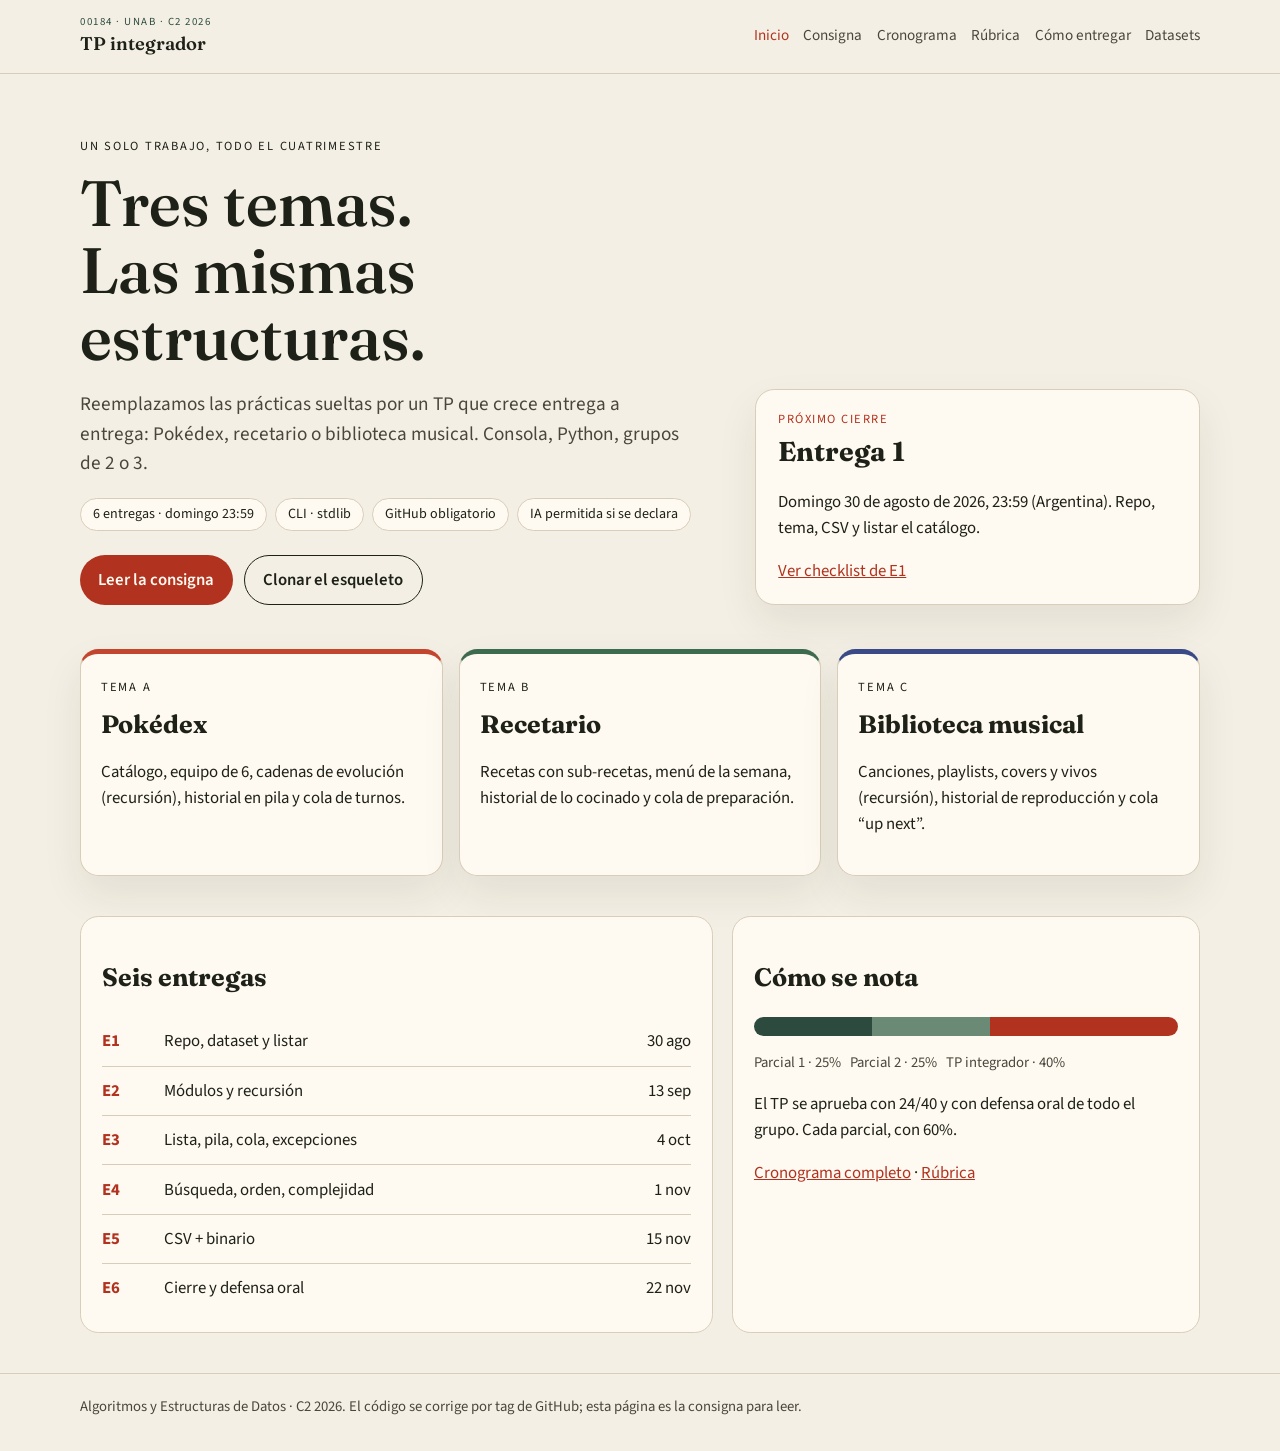
==== docs/index.html @ c423f1ad "Publicar TP integrador AyED C2 2026 con sitio GitHub Pages. Co-authored-by: Cursor <cursoragent@curs" ====
<!DOCTYPE html>
<html lang="es">
<head>
  <meta charset="utf-8">
  <meta name="viewport" content="width=device-width, initial-scale=1">
  <title>TP integrador — AyED C2 2026</title>
  <link rel="preconnect" href="https://fonts.googleapis.com">
  <link rel="preconnect" href="https://fonts.gstatic.com" crossorigin>
  <link href="https://fonts.googleapis.com/css2?family=Fraunces:opsz,wght@9..144,500;9..144,600&family=IBM+Plex+Mono:wght@400;600&family=Source+Sans+3:wght@400;600;700&display=swap" rel="stylesheet">
  <link rel="stylesheet" href="assets/style.css">
</head>
<body>
  <header class="site-header">
    <div class="wrap header-inner">
      <a class="brand" href="index.html">
        <small>00184 · UNaB · C2 2026</small>
        <strong>TP integrador</strong>
      </a>
      <nav>
        <a href="index.html" aria-current="page">Inicio</a>
        <a href="consigna.html">Consigna</a>
        <a href="cronograma.html">Cronograma</a>
        <a href="rubrica.html">Rúbrica</a>
        <a href="entregar.html">Cómo entregar</a>
        <a href="datasets.html">Datasets</a>
      </nav>
    </div>
  </header>
  <main class="">
    
<div class="wrap">
  <section class="hero">
    <div>
      <p class="kicker">Un solo trabajo, todo el cuatrimestre</p>
      <h1>Tres temas.<br>Las mismas estructuras.</h1>
      <p class="lede">Reemplazamos las prácticas sueltas por un TP que crece entrega a entrega: Pokédex, recetario o biblioteca musical. Consola, Python, grupos de 2 o 3.</p>
      <div class="meta-pills">
        <span class="pill">6 entregas · domingo 23:59</span>
        <span class="pill">CLI · stdlib</span>
        <span class="pill">GitHub obligatorio</span>
        <span class="pill">IA permitida si se declara</span>
      </div>
      <div class="actions">
        <a class="btn btn-primary" href="consigna.html">Leer la consigna</a>
        <a class="btn btn-ghost" href="entregar.html">Clonar el esqueleto</a>
      </div>
    </div>
    <aside class="deadline">
      <span>Próximo cierre</span>
      <strong>Entrega 1</strong>
      <p>Domingo 30 de agosto de 2026, 23:59 (Argentina). Repo, tema, CSV y listar el catálogo.</p>
      <a href="rubrica.html">Ver checklist de E1</a>
    </aside>
  </section>

  <section class="themes">
    <article class="theme poke">
      <span class="kicker">Tema A</span>
      <h2>Pokédex</h2>
      <p>Catálogo, equipo de 6, cadenas de evolución (recursión), historial en pila y cola de turnos.</p>
    </article>
    <article class="theme cook">
      <span class="kicker">Tema B</span>
      <h2>Recetario</h2>
      <p>Recetas con sub-recetas, menú de la semana, historial de lo cocinado y cola de preparación.</p>
    </article>
    <article class="theme music">
      <span class="kicker">Tema C</span>
      <h2>Biblioteca musical</h2>
      <p>Canciones, playlists, covers y vivos (recursión), historial de reproducción y cola “up next”.</p>
    </article>
  </section>

  <section class="grid-2">
    <div class="panel">
      <h2>Seis entregas</h2>
      <ol class="entregas">
        <li><span class="tag">E1</span><span>Repo, dataset y listar</span><span>30 ago</span></li>
        <li><span class="tag">E2</span><span>Módulos y recursión</span><span>13 sep</span></li>
        <li><span class="tag">E3</span><span>Lista, pila, cola, excepciones</span><span>4 oct</span></li>
        <li><span class="tag">E4</span><span>Búsqueda, orden, complejidad</span><span>1 nov</span></li>
        <li><span class="tag">E5</span><span>CSV + binario</span><span>15 nov</span></li>
        <li><span class="tag">E6</span><span>Cierre y defensa oral</span><span>22 nov</span></li>
      </ol>
    </div>
    <div class="panel">
      <h2>Cómo se nota</h2>
      <div class="bars" aria-hidden="true"><span></span><span></span><span></span></div>
      <p class="legend">Parcial 1 · 25% &nbsp; Parcial 2 · 25% &nbsp; TP integrador · 40%</p>
      <p>El TP se aprueba con 24/40 y con defensa oral de todo el grupo. Cada parcial, con 60%.</p>
      <p><a href="cronograma.html">Cronograma completo</a> · <a href="rubrica.html">Rúbrica</a></p>
    </div>
  </section>
</div>

  </main>
  <footer class="site-footer">
    <div class="wrap">Algoritmos y Estructuras de Datos · C2 2026. El código se corrige por tag de GitHub; esta página es la consigna para leer.</div>
  </footer>
</body>
</html>
---- docs/assets/style.css ----
:root {
  --ink: #1d2118;
  --ink-soft: #4a463c;
  --paper: #f4efe4;
  --paper-2: #ebe3d2;
  --card: #fffaf1;
  --rule: #d8cdb8;
  --accent: #b1321f;
  --accent-soft: #f3d4c8;
  --forest: #2c4a3e;
  --poke: #c4452d;
  --cook: #3d6b4f;
  --music: #3a4a86;
  --shadow: 0 18px 40px rgba(29, 33, 24, 0.08);
}

* { box-sizing: border-box; }

html { scroll-behavior: smooth; }

body {
  margin: 0;
  color: var(--ink);
  background:
    radial-gradient(1200px 400px at 10% -10%, #f7e7d4 0%, transparent 55%),
    var(--paper);
  font-family: "Source Sans 3", "Segoe UI", sans-serif;
  font-size: 1.05rem;
  line-height: 1.55;
}

a { color: var(--accent); }
a:hover { color: var(--ink); }

.wrap {
  width: min(1120px, calc(100% - 2rem));
  margin-inline: auto;
}

.site-header {
  position: sticky;
  top: 0;
  z-index: 20;
  background: rgba(244, 239, 228, 0.92);
  border-bottom: 1px solid var(--rule);
  backdrop-filter: blur(10px);
}

.header-inner {
  display: flex;
  align-items: center;
  justify-content: space-between;
  gap: 1rem;
  padding: 0.85rem 0;
}

.brand {
  display: flex;
  flex-direction: column;
  text-decoration: none;
  color: var(--ink);
  min-width: 12rem;
}

.brand small {
  letter-spacing: 0.14em;
  text-transform: uppercase;
  font-size: 0.68rem;
  color: var(--forest);
}

.brand strong {
  font-family: Fraunces, Georgia, serif;
  font-size: 1.15rem;
  font-weight: 600;
}

nav {
  display: flex;
  flex-wrap: wrap;
  gap: 0.4rem 0.9rem;
}

nav a {
  text-decoration: none;
  color: var(--ink-soft);
  font-size: 0.95rem;
}

nav a[aria-current="page"],
nav a:hover {
  color: var(--accent);
}

.hero {
  padding: 3.2rem 0 2.2rem;
  display: grid;
  grid-template-columns: 1.3fr 0.9fr;
  gap: 2rem;
  align-items: end;
}

.hero h1 {
  font-family: Fraunces, Georgia, serif;
  font-weight: 560;
  font-size: clamp(2.2rem, 5vw, 4.1rem);
  line-height: 1.05;
  margin: 0 0 1rem;
}

.lede {
  font-size: 1.2rem;
  color: var(--ink-soft);
  max-width: 38rem;
}

.meta-pills {
  display: flex;
  flex-wrap: wrap;
  gap: 0.5rem;
  margin: 1.2rem 0 1.5rem;
}

.pill {
  border: 1px solid var(--rule);
  background: var(--card);
  border-radius: 999px;
  padding: 0.28rem 0.75rem;
  font-size: 0.88rem;
}

.actions {
  display: flex;
  flex-wrap: wrap;
  gap: 0.7rem;
}

.btn {
  display: inline-flex;
  align-items: center;
  gap: 0.4rem;
  text-decoration: none;
  border-radius: 999px;
  padding: 0.7rem 1.15rem;
  font-weight: 600;
}

.btn-primary {
  background: var(--accent);
  color: #fffaf1;
}

.btn-primary:hover { color: #fff; filter: brightness(1.05); }

.btn-ghost {
  background: transparent;
  color: var(--ink);
  border: 1px solid var(--ink);
}

.deadline {
  background: var(--card);
  border: 1px solid var(--rule);
  box-shadow: var(--shadow);
  padding: 1.3rem 1.4rem;
  border-radius: 1.2rem;
}

.deadline span {
  display: block;
  font-size: 0.78rem;
  letter-spacing: 0.12em;
  text-transform: uppercase;
  color: var(--accent);
}

.deadline strong {
  font-family: Fraunces, Georgia, serif;
  font-size: 1.7rem;
}

.themes {
  display: grid;
  grid-template-columns: repeat(3, 1fr);
  gap: 1rem;
  margin: 0.5rem 0 2.5rem;
}

.theme {
  background: var(--card);
  border: 1px solid var(--rule);
  border-radius: 1.15rem;
  padding: 1.2rem 1.25rem 1.3rem;
  box-shadow: var(--shadow);
  min-height: 13.5rem;
}

.theme h2 {
  font-family: Fraunces, Georgia, serif;
  margin: 0.3rem 0 0.6rem;
}

.kicker {
  font-size: 0.78rem;
  letter-spacing: 0.14em;
  text-transform: uppercase;
}

.theme.poke { border-top: 5px solid var(--poke); }
.theme.cook { border-top: 5px solid var(--cook); }
.theme.music { border-top: 5px solid var(--music); }

.grid-2 {
  display: grid;
  grid-template-columns: 1.15fr 0.85fr;
  gap: 1.2rem;
  margin-bottom: 2.5rem;
}

.panel {
  background: var(--card);
  border: 1px solid var(--rule);
  border-radius: 1.15rem;
  padding: 1.2rem 1.3rem;
}

.panel h2,
.doc h1,
.doc h2,
.doc h3 {
  font-family: Fraunces, Georgia, serif;
}

.entregas {
  list-style: none;
  margin: 0;
  padding: 0;
}

.entregas li {
  display: grid;
  grid-template-columns: 3.2rem 1fr auto;
  gap: 0.7rem;
  padding: 0.7rem 0;
  border-bottom: 1px solid var(--rule);
}

.entregas li:last-child { border-bottom: 0; }

.tag {
  font-weight: 700;
  color: var(--accent);
}

.bars {
  display: flex;
  height: 1.15rem;
  border-radius: 999px;
  overflow: hidden;
  margin: 0.8rem 0 1rem;
}

.bars span:nth-child(1) { flex: 25; background: var(--forest); }
.bars span:nth-child(2) { flex: 25; background: #6a8a76; }
.bars span:nth-child(3) { flex: 40; background: var(--accent); }

.legend { font-size: 0.92rem; color: var(--ink-soft); }

.doc {
  width: min(880px, calc(100% - 2rem));
  margin: 2rem auto 4rem;
  background: var(--card);
  border: 1px solid var(--rule);
  border-radius: 1.3rem;
  padding: clamp(1.2rem, 3vw, 2.4rem);
  box-shadow: var(--shadow);
}

.doc h1 { margin-top: 0; font-size: 2.1rem; }
.doc h2 { margin-top: 2rem; }
.doc table {
  width: 100%;
  border-collapse: collapse;
  font-size: 0.95rem;
  margin: 1rem 0 1.4rem;
}
.doc th, .doc td {
  border-bottom: 1px solid var(--rule);
  text-align: left;
  padding: 0.45rem 0.5rem;
  vertical-align: top;
}
.doc th { color: var(--forest); font-weight: 700; }
.doc code, .doc pre {
  font-family: "IBM Plex Mono", Consolas, monospace;
  font-size: 0.88em;
}
.doc pre {
  background: var(--paper-2);
  padding: 0.9rem 1rem;
  overflow: auto;
  border-radius: 0.7rem;
}
.doc ul { padding-left: 1.2rem; }

.site-footer {
  border-top: 1px solid var(--rule);
  padding: 1.4rem 0 2rem;
  color: var(--ink-soft);
  font-size: 0.92rem;
}

@media (max-width: 860px) {
  .hero, .themes, .grid-2, .entregas li {
    grid-template-columns: 1fr;
  }
  .header-inner { flex-direction: column; align-items: flex-start; }
}

@media print {
  .site-header, .site-footer, .actions, .btn { display: none !important; }
  body, .doc { background: #fff; box-shadow: none; border: 0; }
}
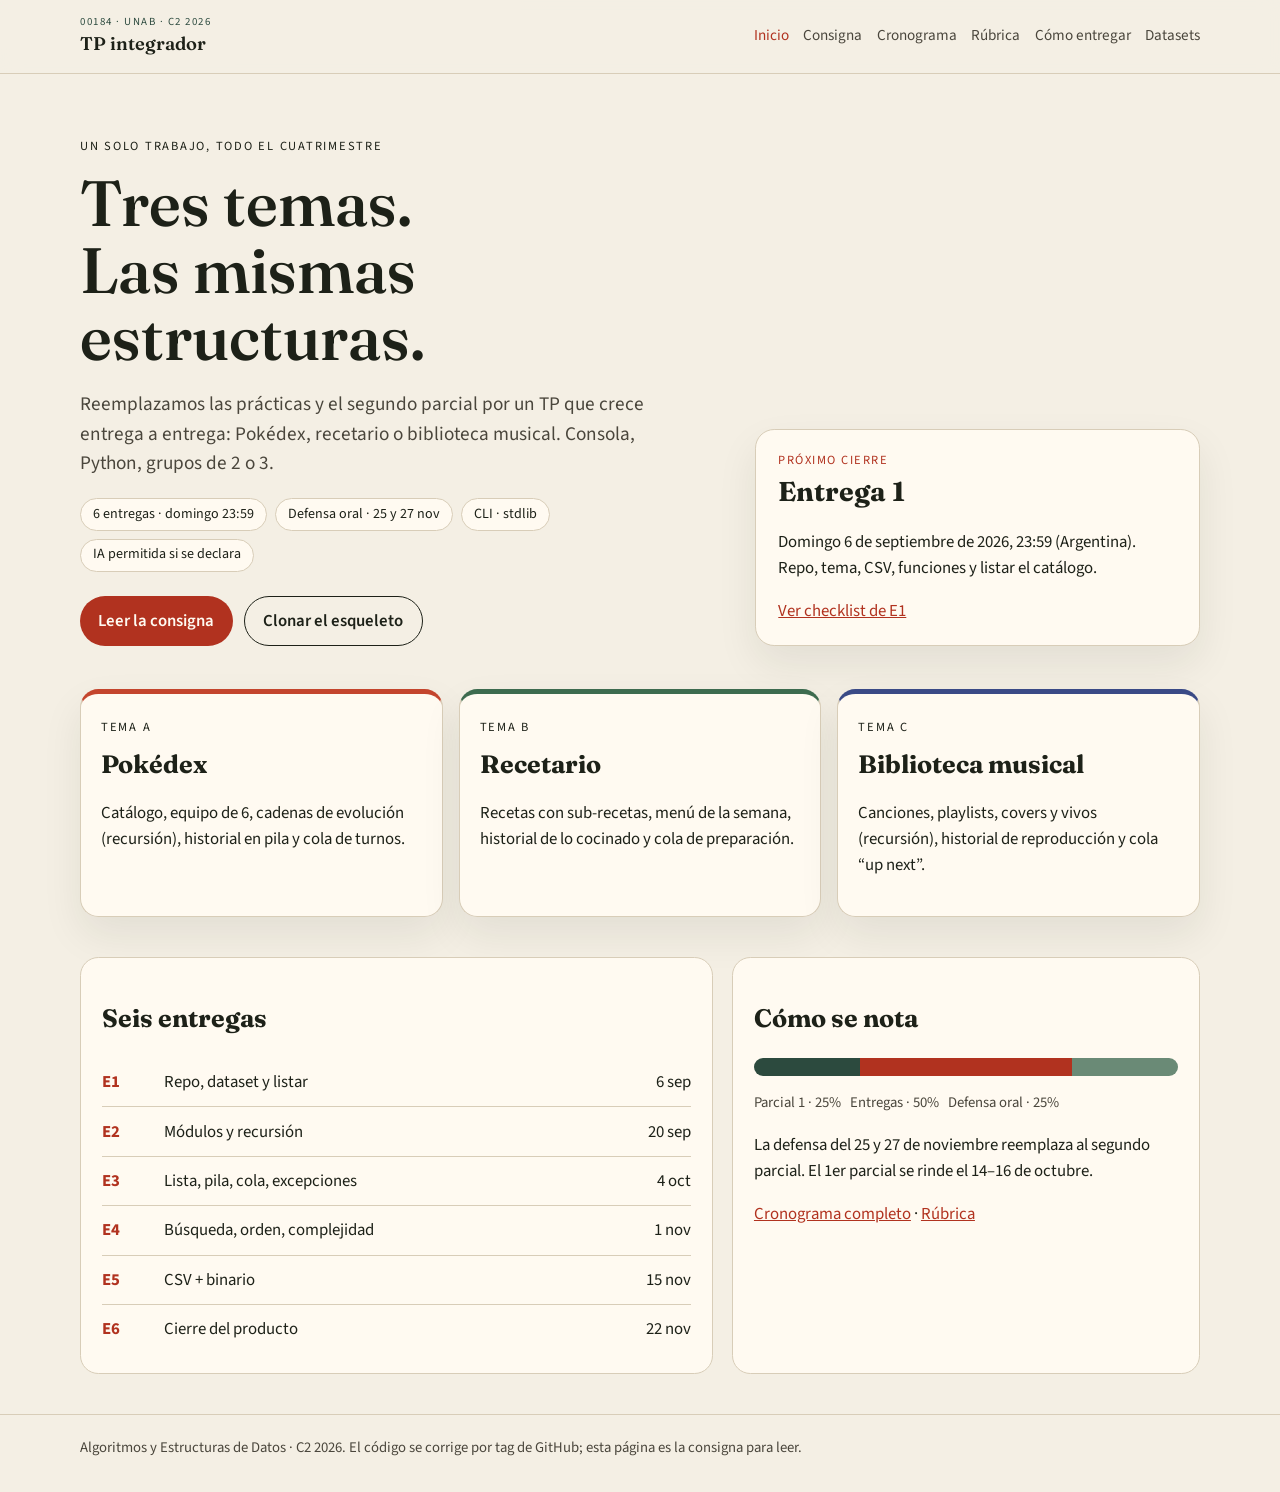
==== commit 04e08557: "Ajustar cronograma: E1 el 6-sep, sin semana suspendida, defensa en lugar del 2do parcial. Co-authore" ====
--- a/docs/index.html
+++ b/docs/index.html
@@ -33,11 +33,11 @@
     <div>
       <p class="kicker">Un solo trabajo, todo el cuatrimestre</p>
       <h1>Tres temas.<br>Las mismas estructuras.</h1>
-      <p class="lede">Reemplazamos las prácticas sueltas por un TP que crece entrega a entrega: Pokédex, recetario o biblioteca musical. Consola, Python, grupos de 2 o 3.</p>
+      <p class="lede">Reemplazamos las prácticas y el segundo parcial por un TP que crece entrega a entrega: Pokédex, recetario o biblioteca musical. Consola, Python, grupos de 2 o 3.</p>
       <div class="meta-pills">
         <span class="pill">6 entregas · domingo 23:59</span>
+        <span class="pill">Defensa oral · 25 y 27 nov</span>
         <span class="pill">CLI · stdlib</span>
-        <span class="pill">GitHub obligatorio</span>
         <span class="pill">IA permitida si se declara</span>
       </div>
       <div class="actions">
@@ -48,7 +48,7 @@
     <aside class="deadline">
       <span>Próximo cierre</span>
       <strong>Entrega 1</strong>
-      <p>Domingo 30 de agosto de 2026, 23:59 (Argentina). Repo, tema, CSV y listar el catálogo.</p>
+      <p>Domingo 6 de septiembre de 2026, 23:59 (Argentina). Repo, tema, CSV, funciones y listar el catálogo.</p>
       <a href="rubrica.html">Ver checklist de E1</a>
     </aside>
   </section>
@@ -75,19 +75,19 @@
     <div class="panel">
       <h2>Seis entregas</h2>
       <ol class="entregas">
-        <li><span class="tag">E1</span><span>Repo, dataset y listar</span><span>30 ago</span></li>
-        <li><span class="tag">E2</span><span>Módulos y recursión</span><span>13 sep</span></li>
+        <li><span class="tag">E1</span><span>Repo, dataset y listar</span><span>6 sep</span></li>
+        <li><span class="tag">E2</span><span>Módulos y recursión</span><span>20 sep</span></li>
         <li><span class="tag">E3</span><span>Lista, pila, cola, excepciones</span><span>4 oct</span></li>
         <li><span class="tag">E4</span><span>Búsqueda, orden, complejidad</span><span>1 nov</span></li>
         <li><span class="tag">E5</span><span>CSV + binario</span><span>15 nov</span></li>
-        <li><span class="tag">E6</span><span>Cierre y defensa oral</span><span>22 nov</span></li>
+        <li><span class="tag">E6</span><span>Cierre del producto</span><span>22 nov</span></li>
       </ol>
     </div>
     <div class="panel">
       <h2>Cómo se nota</h2>
       <div class="bars" aria-hidden="true"><span></span><span></span><span></span></div>
-      <p class="legend">Parcial 1 · 25% &nbsp; Parcial 2 · 25% &nbsp; TP integrador · 40%</p>
-      <p>El TP se aprueba con 24/40 y con defensa oral de todo el grupo. Cada parcial, con 60%.</p>
+      <p class="legend">Parcial 1 · 25% &nbsp; Entregas · 50% &nbsp; Defensa oral · 25%</p>
+      <p>La defensa del 25 y 27 de noviembre reemplaza al segundo parcial. El 1er parcial se rinde el 14–16 de octubre.</p>
       <p><a href="cronograma.html">Cronograma completo</a> · <a href="rubrica.html">Rúbrica</a></p>
     </div>
   </section>
--- a/docs/assets/style.css
+++ b/docs/assets/style.css
@@ -261,8 +261,8 @@
 }
 
 .bars span:nth-child(1) { flex: 25; background: var(--forest); }
-.bars span:nth-child(2) { flex: 25; background: #6a8a76; }
-.bars span:nth-child(3) { flex: 40; background: var(--accent); }
+.bars span:nth-child(2) { flex: 50; background: var(--accent); }
+.bars span:nth-child(3) { flex: 25; background: #6a8a76; }
 
 .legend { font-size: 0.92rem; color: var(--ink-soft); }
 
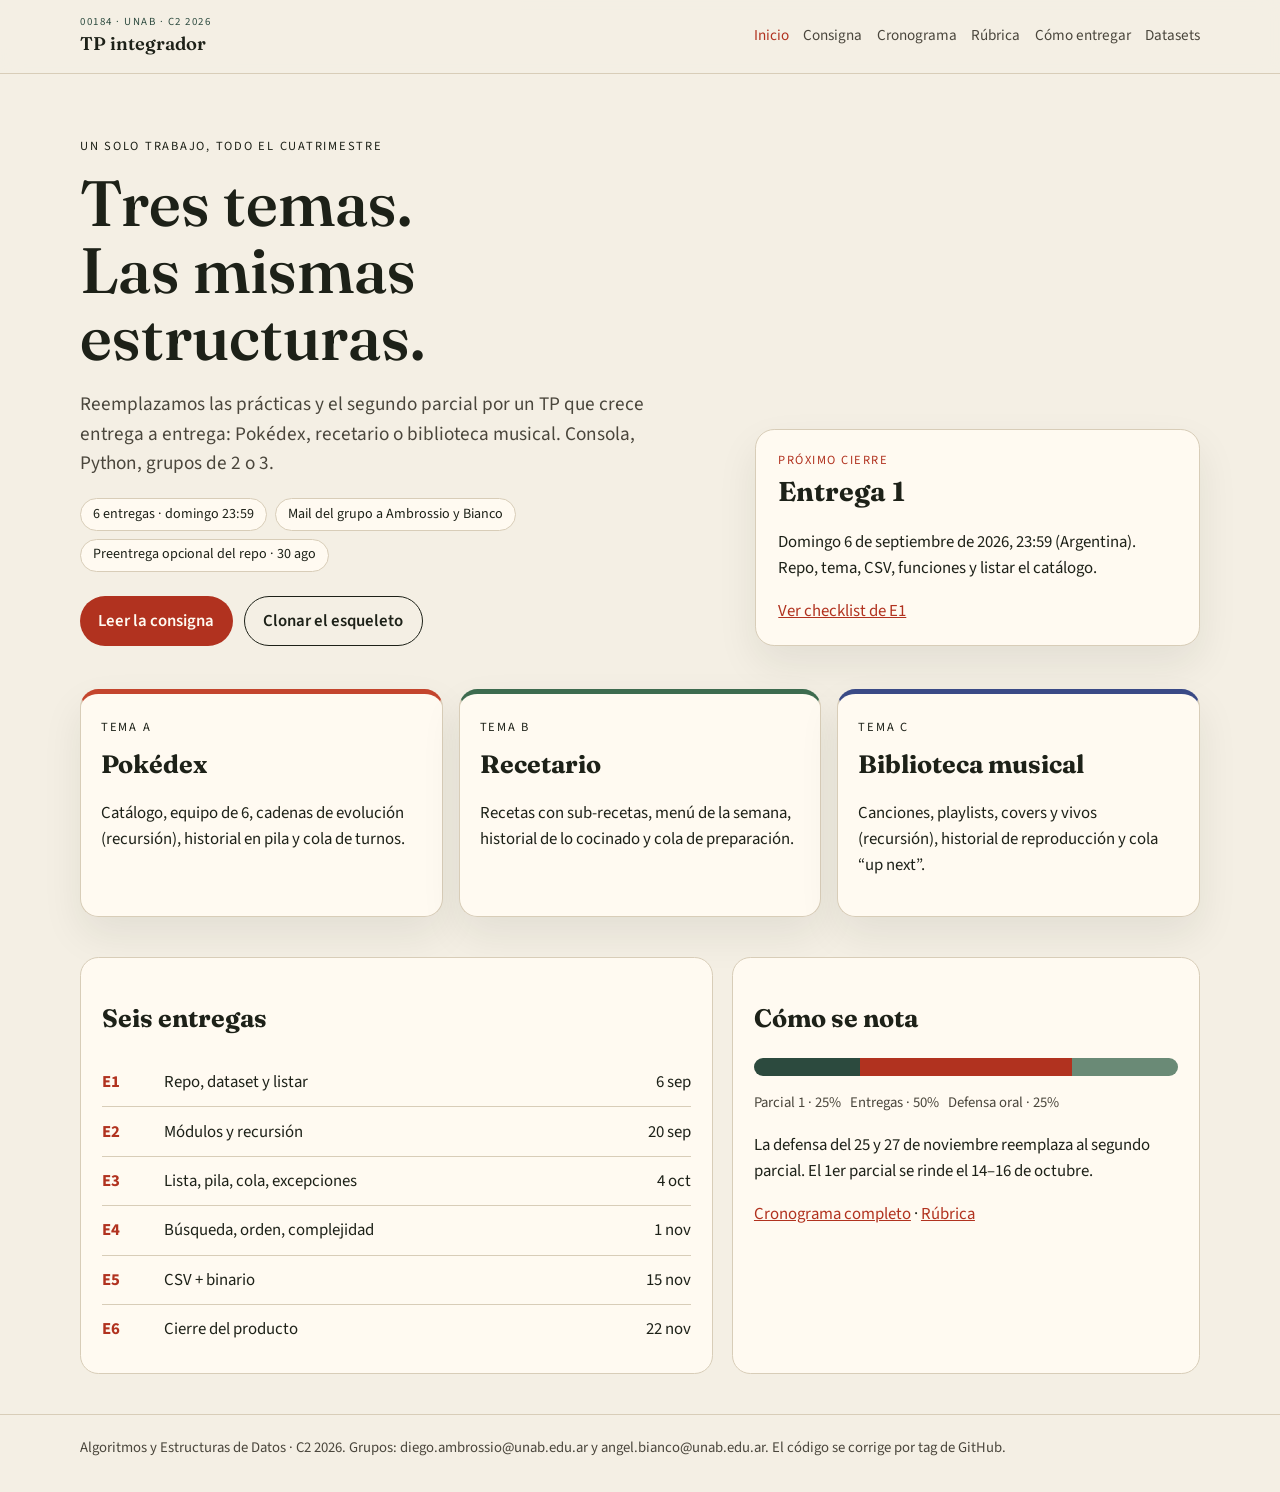
==== commit e1b6535a: "Exigir mail del grupo a Ambrossio y Bianco, y preentrega opcional del repo el 30-ago. Co-authored-by" ====
--- a/docs/index.html
+++ b/docs/index.html
@@ -36,9 +36,8 @@
       <p class="lede">Reemplazamos las prácticas y el segundo parcial por un TP que crece entrega a entrega: Pokédex, recetario o biblioteca musical. Consola, Python, grupos de 2 o 3.</p>
       <div class="meta-pills">
         <span class="pill">6 entregas · domingo 23:59</span>
-        <span class="pill">Defensa oral · 25 y 27 nov</span>
-        <span class="pill">CLI · stdlib</span>
-        <span class="pill">IA permitida si se declara</span>
+        <span class="pill">Mail del grupo a Ambrossio y Bianco</span>
+        <span class="pill">Preentrega opcional del repo · 30 ago</span>
       </div>
       <div class="actions">
         <a class="btn btn-primary" href="consigna.html">Leer la consigna</a>
@@ -95,7 +94,7 @@
 
   </main>
   <footer class="site-footer">
-    <div class="wrap">Algoritmos y Estructuras de Datos · C2 2026. El código se corrige por tag de GitHub; esta página es la consigna para leer.</div>
+    <div class="wrap">Algoritmos y Estructuras de Datos · C2 2026. Grupos: diego.ambrossio@unab.edu.ar y angel.bianco@unab.edu.ar. El código se corrige por tag de GitHub.</div>
   </footer>
 </body>
 </html>
